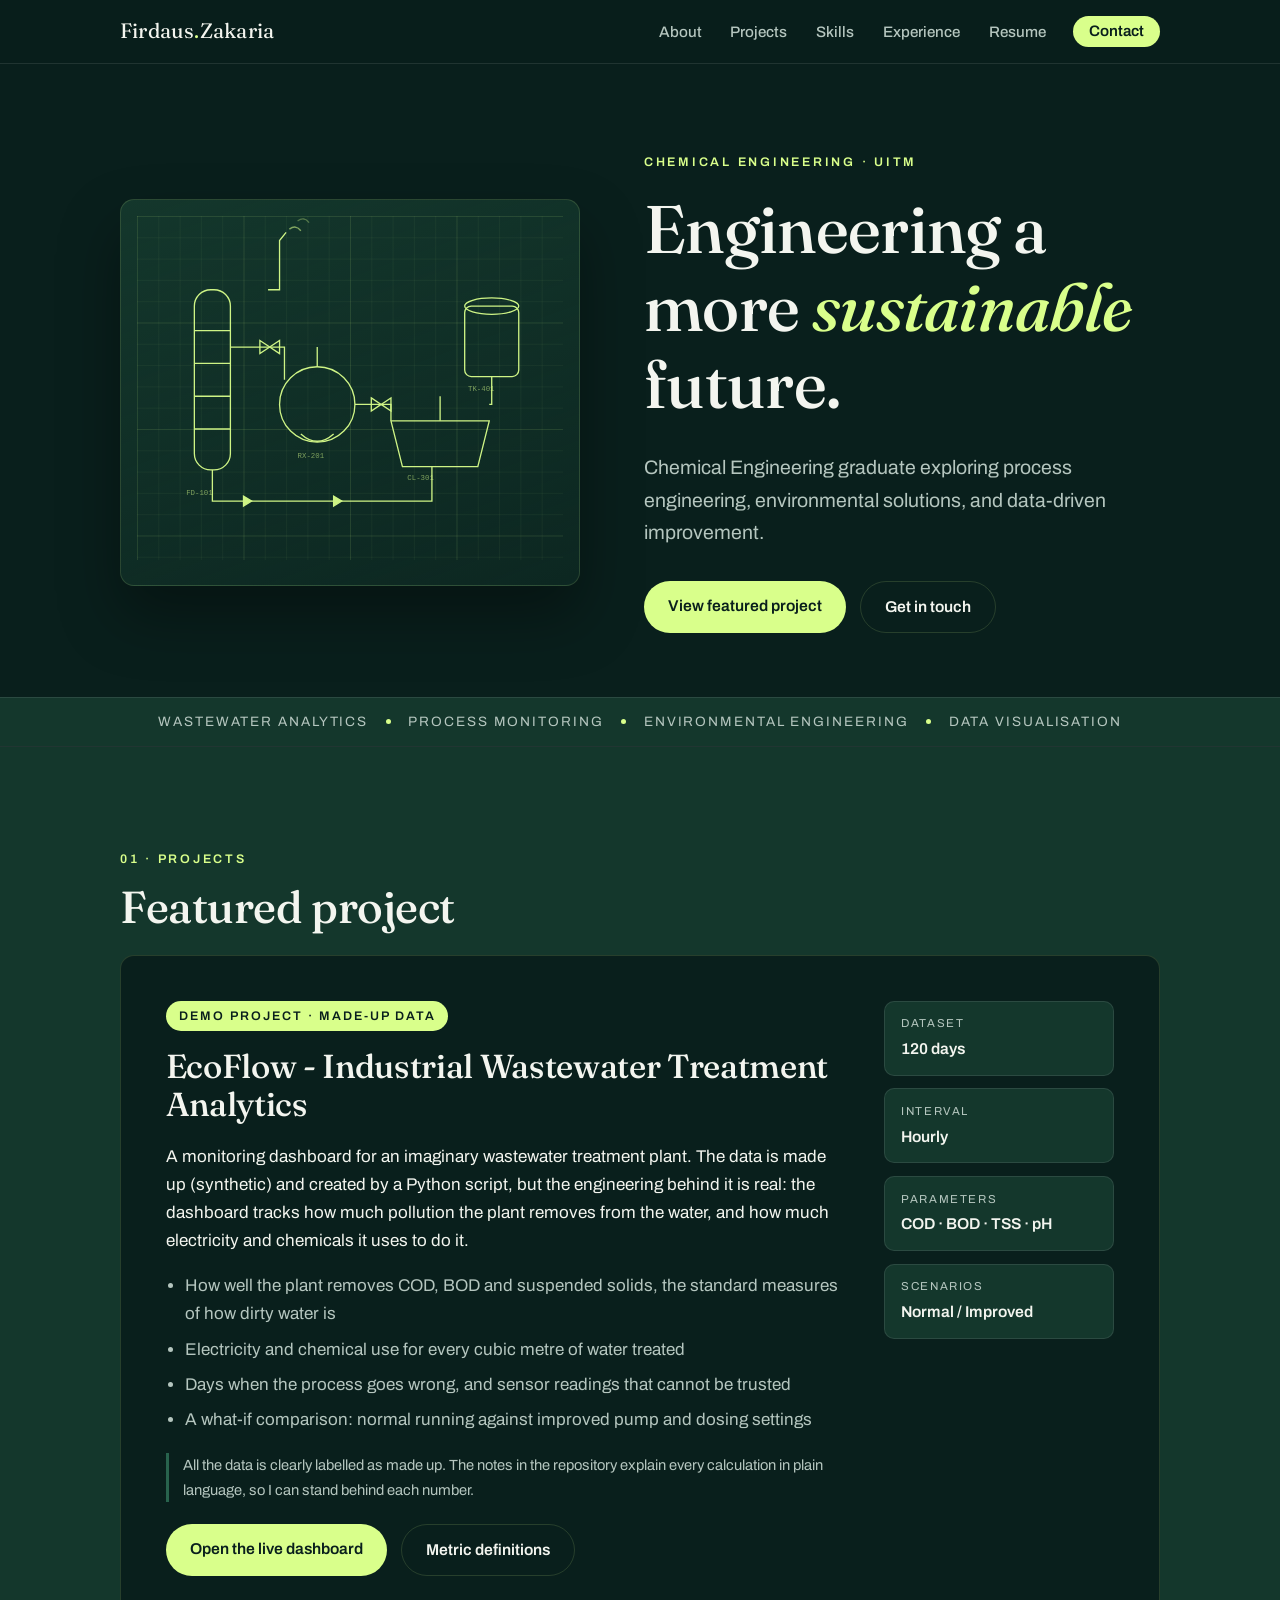
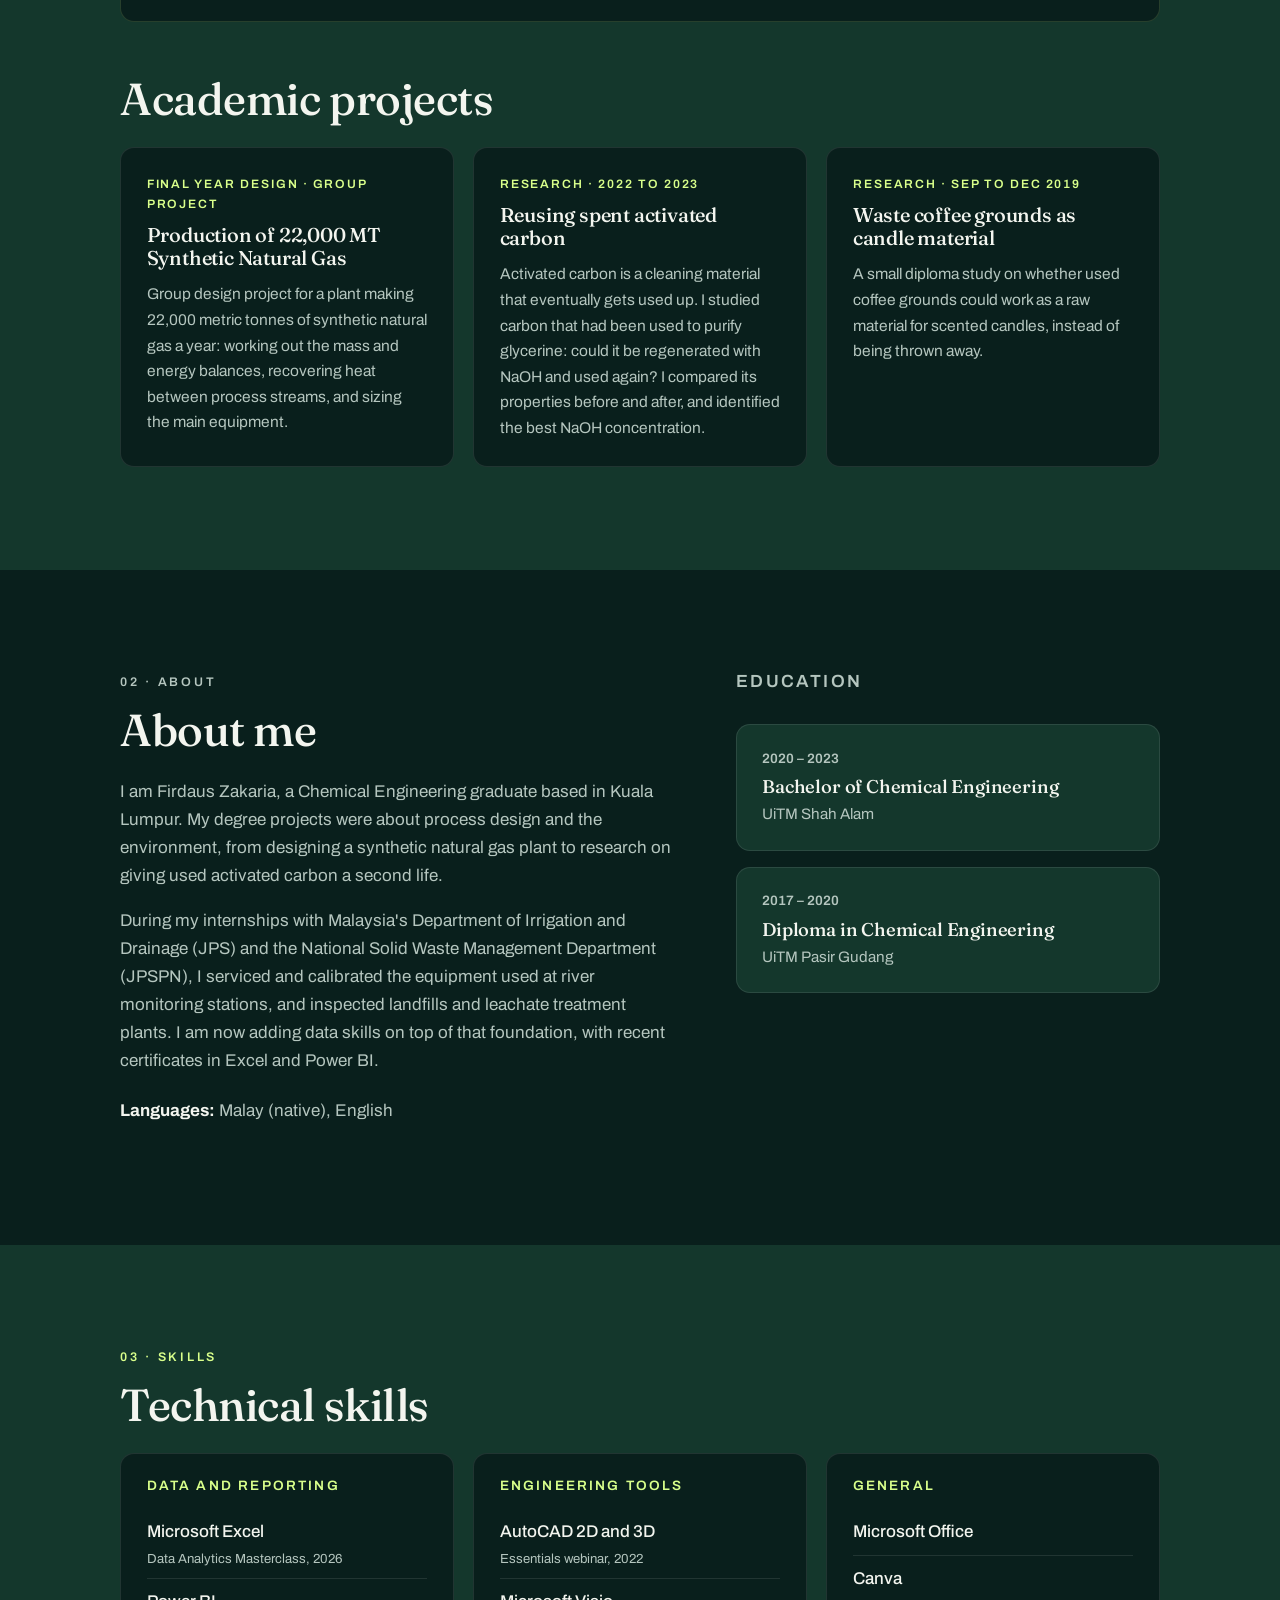
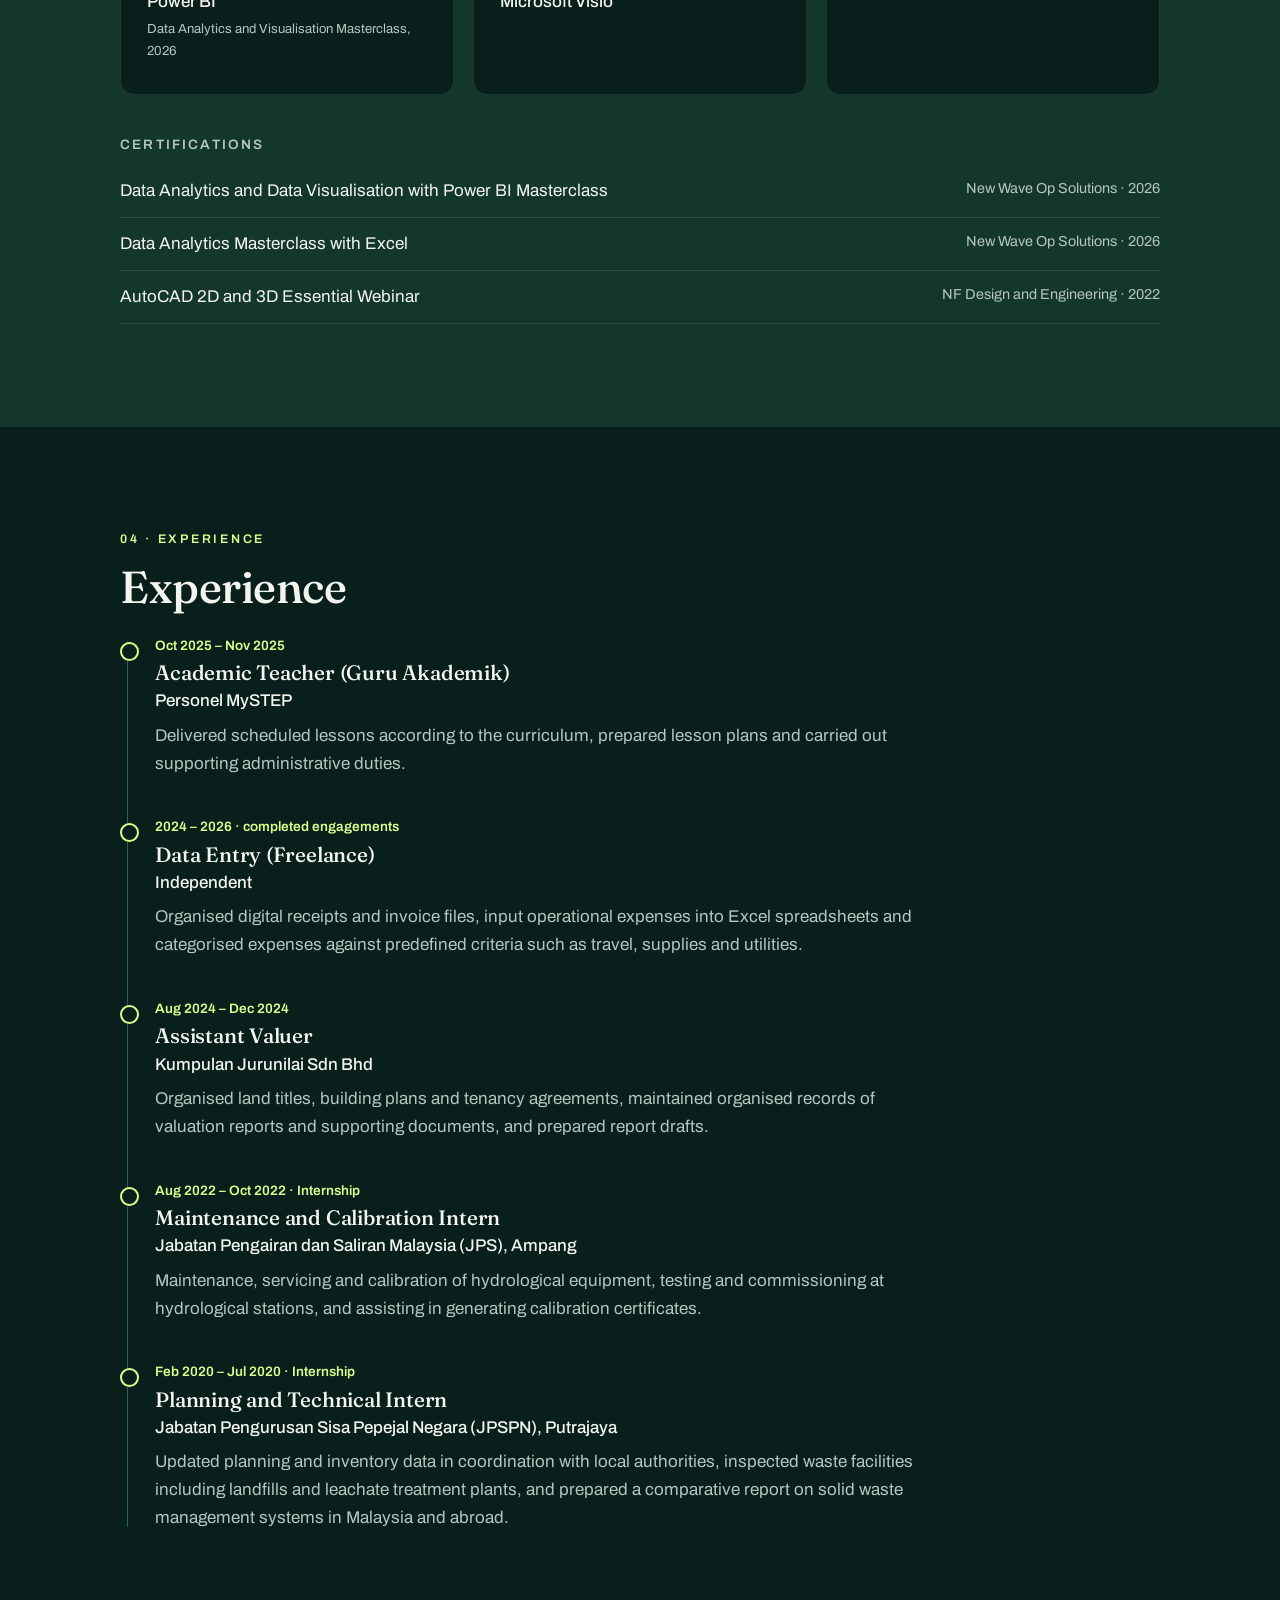
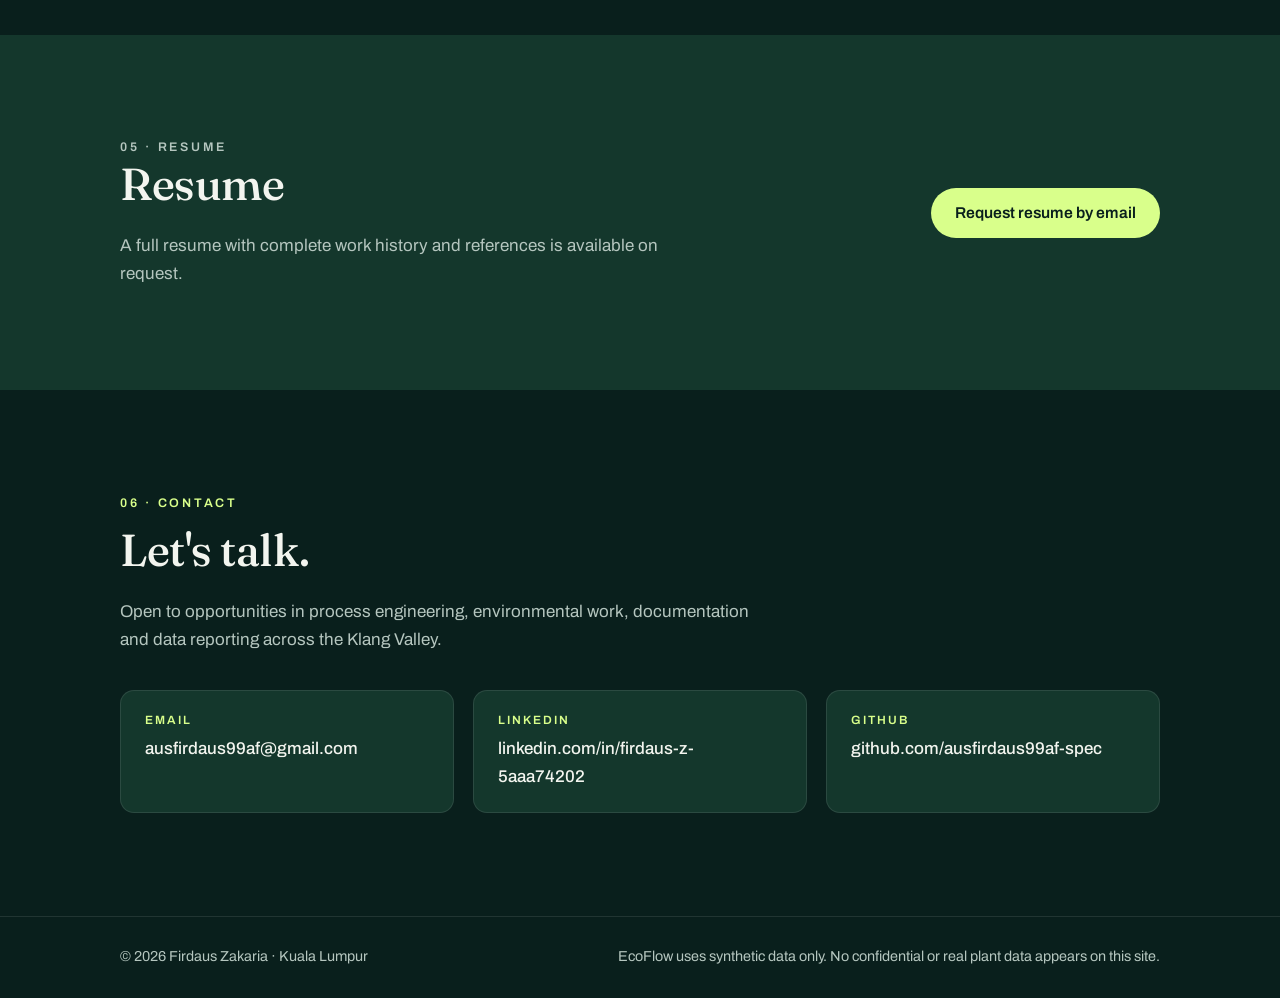
==== index.html @ a1969585 "Portfolio website and EcoFlow analytics demo" ====
<!DOCTYPE html>
<html lang="en">
<head>
  <meta charset="UTF-8">
  <meta name="viewport" content="width=device-width, initial-scale=1.0">
  <title>Firdaus Zakaria - Chemical Engineering Graduate</title>
  <meta name="description" content="Portfolio of Firdaus Zakaria, a Chemical Engineering graduate from UiTM exploring process engineering, environmental solutions and data-driven improvement.">
  <link rel="preconnect" href="https://fonts.googleapis.com">
  <link rel="preconnect" href="https://fonts.gstatic.com" crossorigin>
  <link href="https://fonts.googleapis.com/css2?family=Fraunces:opsz,wght@9..144,400;9..144,500;9..144,600&family=Archivo:wght@400;500;600;700&display=swap" rel="stylesheet">
  <link rel="stylesheet" href="css/style.css">
  <link rel="icon" href="assets/favicon.svg" type="image/svg+xml">
</head>
<body>
  <a class="skip-link" href="#main">Skip to main content</a>

  <header class="site-header">
    <nav class="nav" aria-label="Primary">
      <a class="nav-brand" href="#top">Firdaus<span class="brand-dot">.</span>Zakaria</a>
      <button class="nav-toggle" aria-expanded="false" aria-controls="nav-menu" aria-label="Toggle navigation menu">
        <span class="nav-toggle-bar"></span>
        <span class="nav-toggle-bar"></span>
      </button>
      <ul class="nav-menu" id="nav-menu">
        <li><a href="#about">About</a></li>
        <li><a href="#projects">Projects</a></li>
        <li><a href="#skills">Skills</a></li>
        <li><a href="#experience">Experience</a></li>
        <li><a href="#resume">Resume</a></li>
        <li><a class="nav-cta" href="#contact">Contact</a></li>
      </ul>
    </nav>
  </header>

  <main id="main">

    <!-- ============ HERO ============ -->
    <section class="hero" id="top" aria-labelledby="hero-heading">
      <div class="hero-grid">
        <div class="hero-art" aria-hidden="true">
          <!-- Industrial process plant over blueprint grid, drawn as SVG -->
          <svg viewBox="0 0 520 420" role="img" aria-label="" focusable="false" class="plant-svg">
            <defs>
              <pattern id="bpgrid" width="26" height="26" patternUnits="userSpaceOnUse">
                <path d="M 26 0 L 0 0 0 26" fill="none" stroke="rgba(217,255,139,0.10)" stroke-width="1"/>
              </pattern>
              <pattern id="bpgrid-major" width="130" height="130" patternUnits="userSpaceOnUse">
                <path d="M 130 0 L 0 0 0 130" fill="none" stroke="rgba(217,255,139,0.18)" stroke-width="1"/>
              </pattern>
            </defs>
            <rect width="520" height="420" fill="url(#bpgrid)"/>
            <rect width="520" height="420" fill="url(#bpgrid-major)"/>
            <g stroke="#D9FF8B" stroke-width="1.6" fill="none" opacity="0.95">
              <!-- distillation column -->
              <rect x="70" y="90" width="44" height="220" rx="20"/>
              <line x1="70" y1="140" x2="114" y2="140"/>
              <line x1="70" y1="180" x2="114" y2="180"/>
              <line x1="70" y1="220" x2="114" y2="220"/>
              <line x1="70" y1="260" x2="114" y2="260"/>
              <!-- reactor vessel -->
              <circle cx="220" cy="230" r="46"/>
              <path d="M 220 184 L 220 160"/>
              <path d="M 200 266 q 20 18 40 0"/>
              <!-- clarifier / settling tank -->
              <path d="M 310 250 h 120 l -14 56 h -92 z"/>
              <line x1="370" y1="250" x2="370" y2="220"/>
              <!-- storage tank -->
              <rect x="400" y="110" width="66" height="86" rx="8"/>
              <ellipse cx="433" cy="110" rx="33" ry="10"/>
              <!-- piping -->
              <path d="M 114 160 H 180 V 200"/>
              <path d="M 266 230 H 310 V 250"/>
              <path d="M 433 196 V 230 H 430"/>
              <path d="M 92 310 V 348 H 360 V 306"/>
              <!-- valves -->
              <path d="M 150 152 l 12 8 l -12 8 z M 174 168 l -12 -8 l 12 -8 z"/>
              <path d="M 286 222 l 12 8 l -12 8 z M 310 238 l -12 -8 l 12 -8 z"/>
              <!-- stack -->
              <path d="M 160 90 h 14 V 30 l 8 -10"/>
              <path d="M 186 16 q 8 -6 14 2" opacity="0.6"/>
              <path d="M 196 6 q 8 -6 14 2" opacity="0.35"/>
              <!-- flow arrows -->
              <path d="M 140 348 l -10 -6 v 12 z" fill="#D9FF8B"/>
              <path d="M 250 348 l -10 -6 v 12 z" fill="#D9FF8B"/>
            </g>
            <g fill="rgba(217,255,139,0.55)" font-family="monospace" font-size="9">
              <text x="60" y="340">FD-101</text>
              <text x="196" y="296">RX-201</text>
              <text x="330" y="322">CL-301</text>
              <text x="404" y="214">TK-401</text>
            </g>
          </svg>
        </div>
        <div class="hero-copy">
          <p class="hero-eyebrow">Chemical Engineering · UiTM</p>
          <h1 id="hero-heading">Engineering a more <em>sustainable</em> future.</h1>
          <p class="hero-sub">Chemical Engineering graduate exploring process engineering, environmental solutions, and data-driven improvement.</p>
          <div class="hero-actions">
            <a class="btn btn-primary" href="ecoflow/">View featured project</a>
            <a class="btn btn-ghost" href="#contact">Get in touch</a>
          </div>
        </div>
      </div>
      <div class="hero-strip" aria-hidden="true">
        <span>Wastewater analytics</span><span class="strip-dot"></span>
        <span>Process monitoring</span><span class="strip-dot"></span>
        <span>Environmental engineering</span><span class="strip-dot"></span>
        <span>Data visualisation</span>
      </div>
    </section>

    <!-- ============ FEATURED PROJECT ============ -->
    <section class="section section-alt" id="projects" aria-labelledby="projects-heading">
      <div class="container">
        <p class="section-eyebrow">01 · Projects</p>
        <h2 id="projects-heading">Featured project</h2>

        <article class="feature-card">
          <div class="feature-body">
            <p class="feature-tag">Demo project · made-up data</p>
            <h3>EcoFlow - Industrial Wastewater Treatment Analytics</h3>
            <p>A monitoring dashboard for an imaginary wastewater treatment plant. The data is made up (synthetic) and created by a Python script, but the engineering behind it is real: the dashboard tracks how much pollution the plant removes from the water, and how much electricity and chemicals it uses to do it.</p>
            <ul class="feature-points">
              <li>How well the plant removes COD, BOD and suspended solids, the standard measures of how dirty water is</li>
              <li>Electricity and chemical use for every cubic metre of water treated</li>
              <li>Days when the process goes wrong, and sensor readings that cannot be trusted</li>
              <li>A what-if comparison: normal running against improved pump and dosing settings</li>
            </ul>
            <p class="feature-note">All the data is clearly labelled as made up. The notes in the repository explain every calculation in plain language, so I can stand behind each number.</p>
            <div class="feature-actions">
              <a class="btn btn-primary" href="ecoflow/">Open the live dashboard</a>
              <a class="btn btn-ghost" href="ecoflow/#definitions">Metric definitions</a>
            </div>
          </div>
          <div class="feature-side" aria-hidden="true">
            <div class="mini-kpi"><span class="mini-kpi-label">Dataset</span><span class="mini-kpi-value">120 days</span></div>
            <div class="mini-kpi"><span class="mini-kpi-label">Interval</span><span class="mini-kpi-value">Hourly</span></div>
            <div class="mini-kpi"><span class="mini-kpi-label">Parameters</span><span class="mini-kpi-value">COD · BOD · TSS · pH</span></div>
            <div class="mini-kpi"><span class="mini-kpi-label">Scenarios</span><span class="mini-kpi-value">Normal / Improved</span></div>
          </div>
        </article>

        <h2 class="subheading">Academic projects</h2>
        <div class="card-grid">
          <article class="card">
            <p class="card-kicker">Final year design · group project</p>
            <h3>Production of 22,000 MT Synthetic Natural Gas</h3>
            <p>Group design project for a plant making 22,000 metric tonnes of synthetic natural gas a year: working out the mass and energy balances, recovering heat between process streams, and sizing the main equipment.</p>
          </article>
          <article class="card">
            <p class="card-kicker">Research · 2022 to 2023</p>
            <h3>Reusing spent activated carbon</h3>
            <p>Activated carbon is a cleaning material that eventually gets used up. I studied carbon that had been used to purify glycerine: could it be regenerated with NaOH and used again? I compared its properties before and after, and identified the best NaOH concentration.</p>
          </article>
          <article class="card">
            <p class="card-kicker">Research · Sep to Dec 2019</p>
            <h3>Waste coffee grounds as candle material</h3>
            <p>A small diploma study on whether used coffee grounds could work as a raw material for scented candles, instead of being thrown away.</p>
          </article>
        </div>
      </div>
    </section>

    <!-- ============ ABOUT ============ -->
    <section class="section" id="about" aria-labelledby="about-heading">
      <div class="container about-grid">
        <div>
          <p class="section-eyebrow">02 · About</p>
          <h2 id="about-heading">About me</h2>
          <p>I am Firdaus Zakaria, a Chemical Engineering graduate based in Kuala Lumpur. My degree projects were about process design and the environment, from designing a synthetic natural gas plant to research on giving used activated carbon a second life.</p>
          <p>During my internships with Malaysia's Department of Irrigation and Drainage (JPS) and the National Solid Waste Management Department (JPSPN), I serviced and calibrated the equipment used at river monitoring stations, and inspected landfills and leachate treatment plants. I am now adding data skills on top of that foundation, with recent certificates in Excel and Power BI.</p>
          <p class="about-langs"><strong>Languages:</strong> Malay (native), English</p>
        </div>
        <div class="edu-stack">
          <h3 class="edu-title">Education</h3>
          <div class="edu-card">
            <p class="edu-years">2020 – 2023</p>
            <h4>Bachelor of Chemical Engineering</h4>
            <p>UiTM Shah Alam</p>
          </div>
          <div class="edu-card">
            <p class="edu-years">2017 – 2020</p>
            <h4>Diploma in Chemical Engineering</h4>
            <p>UiTM Pasir Gudang</p>
          </div>
        </div>
      </div>
    </section>

    <!-- ============ SKILLS ============ -->
    <section class="section section-alt" id="skills" aria-labelledby="skills-heading">
      <div class="container">
        <p class="section-eyebrow">03 · Skills</p>
        <h2 id="skills-heading">Technical skills</h2>
        <div class="skills-grid">
          <div class="skill-group">
            <h3>Data and reporting</h3>
            <ul>
              <li>Microsoft Excel <span class="skill-cert">Data Analytics Masterclass, 2026</span></li>
              <li>Power BI <span class="skill-cert">Data Analytics and Visualisation Masterclass, 2026</span></li>
            </ul>
          </div>
          <div class="skill-group">
            <h3>Engineering tools</h3>
            <ul>
              <li>AutoCAD 2D and 3D <span class="skill-cert">Essentials webinar, 2022</span></li>
              <li>Microsoft Visio</li>
            </ul>
          </div>
          <div class="skill-group">
            <h3>General</h3>
            <ul>
              <li>Microsoft Office</li>
              <li>Canva</li>
            </ul>
          </div>
        </div>
        <div class="cert-list">
          <h3>Certifications</h3>
          <ul>
            <li><span>Data Analytics and Data Visualisation with Power BI Masterclass</span><span class="cert-meta">New Wave Op Solutions · 2026</span></li>
            <li><span>Data Analytics Masterclass with Excel</span><span class="cert-meta">New Wave Op Solutions · 2026</span></li>
            <li><span>AutoCAD 2D and 3D Essential Webinar</span><span class="cert-meta">NF Design and Engineering · 2022</span></li>
          </ul>
        </div>
      </div>
    </section>

    <!-- ============ EXPERIENCE ============ -->
    <section class="section" id="experience" aria-labelledby="experience-heading">
      <div class="container">
        <p class="section-eyebrow">04 · Experience</p>
        <h2 id="experience-heading">Experience</h2>
        <ol class="timeline">
          <li class="timeline-item">
            <p class="tl-dates">Oct 2025 – Nov 2025</p>
            <h3>Academic Teacher (Guru Akademik)</h3>
            <p class="tl-org">Personel MySTEP</p>
            <p>Delivered scheduled lessons according to the curriculum, prepared lesson plans and carried out supporting administrative duties.</p>
          </li>
          <li class="timeline-item">
            <p class="tl-dates">2024 – 2026 · completed engagements</p>
            <h3>Data Entry (Freelance)</h3>
            <p class="tl-org">Independent</p>
            <p>Organised digital receipts and invoice files, input operational expenses into Excel spreadsheets and categorised expenses against predefined criteria such as travel, supplies and utilities.</p>
          </li>
          <li class="timeline-item">
            <p class="tl-dates">Aug 2024 – Dec 2024</p>
            <h3>Assistant Valuer</h3>
            <p class="tl-org">Kumpulan Jurunilai Sdn Bhd</p>
            <p>Organised land titles, building plans and tenancy agreements, maintained organised records of valuation reports and supporting documents, and prepared report drafts.</p>
          </li>
          <li class="timeline-item">
            <p class="tl-dates">Aug 2022 – Oct 2022 · Internship</p>
            <h3>Maintenance and Calibration Intern</h3>
            <p class="tl-org">Jabatan Pengairan dan Saliran Malaysia (JPS), Ampang</p>
            <p>Maintenance, servicing and calibration of hydrological equipment, testing and commissioning at hydrological stations, and assisting in generating calibration certificates.</p>
          </li>
          <li class="timeline-item">
            <p class="tl-dates">Feb 2020 – Jul 2020 · Internship</p>
            <h3>Planning and Technical Intern</h3>
            <p class="tl-org">Jabatan Pengurusan Sisa Pepejal Negara (JPSPN), Putrajaya</p>
            <p>Updated planning and inventory data in coordination with local authorities, inspected waste facilities including landfills and leachate treatment plants, and prepared a comparative report on solid waste management systems in Malaysia and abroad.</p>
          </li>
        </ol>
      </div>
    </section>

    <!-- ============ RESUME ============ -->
    <section class="section section-alt" id="resume" aria-labelledby="resume-heading">
      <div class="container resume-block">
        <div>
          <p class="section-eyebrow">05 · Resume</p>
          <h2 id="resume-heading">Resume</h2>
          <p>A full resume with complete work history and references is available on request.</p>
        </div>
        <a class="btn btn-primary" href="mailto:ausfirdaus99af@gmail.com?subject=Resume%20request%20%E2%80%93%20portfolio%20site">Request resume by email</a>
        <!-- TODO (owner): when a final PDF is chosen, place it at assets/Firdaus_Zakaria_Resume.pdf
             and replace the mailto button above with:
             <a class="btn btn-primary" href="assets/Firdaus_Zakaria_Resume.pdf" download>Download resume (PDF)</a> -->
      </div>
    </section>

    <!-- ============ CONTACT ============ -->
    <section class="section contact" id="contact" aria-labelledby="contact-heading">
      <div class="container">
        <p class="section-eyebrow">06 · Contact</p>
        <h2 id="contact-heading">Let's talk.</h2>
        <p class="contact-sub">Open to opportunities in process engineering, environmental work, documentation and data reporting across the Klang Valley.</p>
        <div class="contact-links">
          <a class="contact-link" href="mailto:ausfirdaus99af@gmail.com">
            <span class="contact-label">Email</span>
            <span class="contact-value">ausfirdaus99af@gmail.com</span>
          </a>
          <a class="contact-link" href="https://www.linkedin.com/in/firdaus-z-5aaa74202" rel="noopener" target="_blank">
            <span class="contact-label">LinkedIn</span>
            <span class="contact-value">linkedin.com/in/firdaus-z-5aaa74202</span>
          </a>
          <a class="contact-link" href="https://github.com/ausfirdaus99af-spec" rel="noopener" target="_blank">
            <span class="contact-label">GitHub</span>
            <span class="contact-value">github.com/ausfirdaus99af-spec</span>
          </a>
        </div>
      </div>
    </section>
  </main>

  <footer class="site-footer">
    <div class="container footer-inner">
      <p>© 2026 Firdaus Zakaria · Kuala Lumpur</p>
      <p class="footer-note">EcoFlow uses synthetic data only. No confidential or real plant data appears on this site.</p>
    </div>
  </footer>

  <script src="js/main.js"></script>
</body>
</html>
---- css/style.css ----
/* ============================================================
   Firdaus Zakaria - portfolio
   Palette:
     --bg        #091F1C  main background
     --bg-2      #14372C  secondary background
     --green     #28634D  supporting green
     --lime      #D9FF8B  accent (sparingly)
     --text      #F3F5EF  primary text
     --text-2    #B5C6BF  secondary text
   ============================================================ */

:root {
  --bg: #091F1C;
  --bg-2: #14372C;
  --green: #28634D;
  --lime: #D9FF8B;
  --text: #F3F5EF;
  --text-2: #B5C6BF;
  --border: rgba(217, 255, 139, 0.14);
  --border-soft: rgba(243, 245, 239, 0.10);
  --font-display: "Fraunces", Georgia, serif;
  --font-body: "Archivo", "Segoe UI", system-ui, sans-serif;
  --maxw: 1120px;
  --radius: 14px;
}

* { box-sizing: border-box; }

html { scroll-behavior: smooth; }
section[id] { scroll-margin-top: 76px; }
@media (prefers-reduced-motion: reduce) {
  html { scroll-behavior: auto; }
  *, *::before, *::after {
    animation-duration: 0.01ms !important;
    animation-iteration-count: 1 !important;
    transition-duration: 0.01ms !important;
  }
}

body {
  margin: 0;
  background: var(--bg);
  color: var(--text);
  font-family: var(--font-body);
  font-size: 1.0625rem;
  line-height: 1.65;
  -webkit-font-smoothing: antialiased;
}

h1, h2, h3, h4 {
  font-family: var(--font-display);
  font-weight: 500;
  line-height: 1.15;
  margin: 0 0 0.6em;
  letter-spacing: -0.01em;
}

p { margin: 0 0 1em; }
a { color: var(--lime); }

img, svg { max-width: 100%; height: auto; }

.container {
  max-width: var(--maxw);
  margin: 0 auto;
  padding: 0 clamp(1.25rem, 4vw, 2.5rem);
}

/* ---------- accessibility ---------- */
.skip-link {
  position: absolute;
  left: -999px;
  top: 0;
  background: var(--lime);
  color: var(--bg);
  padding: 0.6rem 1rem;
  z-index: 100;
  border-radius: 0 0 8px 0;
  font-weight: 600;
  text-decoration: none;
}
.skip-link:focus { left: 0; }

:focus-visible {
  outline: 2px solid var(--lime);
  outline-offset: 3px;
  border-radius: 2px;
}

/* ---------- header / nav ---------- */
.site-header {
  position: sticky;
  top: 0;
  z-index: 50;
  background: rgba(9, 31, 28, 0.92);
  backdrop-filter: blur(10px);
  border-bottom: 1px solid var(--border-soft);
}

.nav {
  max-width: var(--maxw);
  margin: 0 auto;
  padding: 0.9rem clamp(1.25rem, 4vw, 2.5rem);
  display: flex;
  align-items: center;
  justify-content: space-between;
  gap: 1rem;
}

.nav-brand {
  font-family: var(--font-display);
  font-size: 1.3rem;
  color: var(--text);
  text-decoration: none;
  letter-spacing: 0.01em;
}
.brand-dot { color: var(--lime); }

.nav-menu {
  display: flex;
  gap: clamp(0.8rem, 2vw, 1.6rem);
  list-style: none;
  margin: 0;
  padding: 0;
  align-items: center;
}

.nav-menu a {
  color: var(--text-2);
  text-decoration: none;
  font-size: 0.95rem;
  font-weight: 500;
  padding: 0.35rem 0.1rem;
  border-bottom: 2px solid transparent;
  transition: color 160ms ease, border-color 160ms ease;
}
.nav-menu a:hover,
.nav-menu a:focus-visible { color: var(--text); border-bottom-color: var(--lime); }

.nav-menu a.nav-cta {
  color: var(--bg);
  background: var(--lime);
  padding: 0.45rem 1rem;
  border-radius: 999px;
  font-weight: 600;
  border-bottom: none;
}
.nav-menu a.nav-cta:hover,
.nav-menu a.nav-cta:focus-visible { background: #e9ffb0; color: var(--bg); }

.nav-toggle {
  display: none;
  background: none;
  border: 1px solid var(--border);
  border-radius: 8px;
  padding: 0.55rem 0.6rem;
  cursor: pointer;
}
.nav-toggle-bar {
  display: block;
  width: 20px;
  height: 2px;
  background: var(--text);
  margin: 4px 0;
  transition: transform 160ms ease;
}

/* ---------- buttons ---------- */
.btn {
  display: inline-block;
  padding: 0.75rem 1.5rem;
  border-radius: 999px;
  text-decoration: none;
  font-weight: 600;
  font-size: 0.98rem;
  transition: transform 160ms ease, background 160ms ease, border-color 160ms ease;
}
.btn:hover { transform: translateY(-2px); }
.btn-primary { background: var(--lime); color: var(--bg); }
.btn-primary:hover, .btn-primary:focus-visible { background: #e9ffb0; }
.btn-ghost {
  color: var(--text);
  border: 1px solid var(--border);
  background: transparent;
}
.btn-ghost:hover, .btn-ghost:focus-visible { border-color: var(--lime); color: var(--lime); }

/* ---------- hero ---------- */
.hero {
  border-bottom: 1px solid var(--border-soft);
  overflow: hidden;
}

.hero-grid {
  max-width: var(--maxw);
  margin: 0 auto;
  padding: clamp(2.5rem, 7vw, 5.5rem) clamp(1.25rem, 4vw, 2.5rem) clamp(2rem, 5vw, 4rem);
  display: grid;
  grid-template-columns: minmax(280px, 460px) 1fr;
  gap: clamp(2rem, 5vw, 4.5rem);
  align-items: center;
}

.hero-art {
  background: linear-gradient(160deg, var(--bg-2), rgba(20, 55, 44, 0.35));
  border: 1px solid var(--border);
  border-radius: var(--radius);
  padding: 1rem;
  box-shadow: 0 30px 60px rgba(0, 0, 0, 0.35);
}

.hero-eyebrow {
  text-transform: uppercase;
  letter-spacing: 0.22em;
  font-size: 0.78rem;
  font-weight: 600;
  color: var(--lime);
  margin-bottom: 1.1rem;
}

.hero h1 {
  font-size: clamp(2.4rem, 5.6vw, 4.2rem);
  margin-bottom: 0.45em;
}
.hero h1 em {
  font-style: italic;
  color: var(--lime);
}

.hero-sub {
  color: var(--text-2);
  font-size: clamp(1.05rem, 1.6vw, 1.22rem);
  max-width: 34em;
  margin-bottom: 2rem;
}

.hero-actions { display: flex; gap: 0.9rem; flex-wrap: wrap; }

.hero-strip {
  border-top: 1px solid var(--border-soft);
  background: var(--bg-2);
  display: flex;
  gap: 1.1rem;
  align-items: center;
  justify-content: center;
  flex-wrap: wrap;
  padding: 0.8rem 1.25rem;
  color: var(--text-2);
  font-size: 0.85rem;
  text-transform: uppercase;
  letter-spacing: 0.14em;
}
.strip-dot {
  width: 5px; height: 5px;
  background: var(--lime);
  border-radius: 50%;
  display: inline-block;
}

/* ---------- sections ---------- */
.section { padding: clamp(3.5rem, 8vw, 6.5rem) 0; }
.section-alt { background: var(--bg-2); }

.section-eyebrow {
  text-transform: uppercase;
  letter-spacing: 0.22em;
  font-size: 0.78rem;
  font-weight: 600;
  color: var(--lime);
  margin-bottom: 0.7rem;
}

.section h2 {
  font-size: clamp(1.9rem, 3.6vw, 2.8rem);
  margin-bottom: 1.4rem;
}

.subheading {
  font-size: clamp(1.4rem, 2.4vw, 1.8rem);
  margin-top: 3.2rem;
}

/* ---------- featured project ---------- */
.feature-card {
  display: grid;
  grid-template-columns: 1fr minmax(180px, 230px);
  gap: clamp(1.5rem, 3.5vw, 3rem);
  background: var(--bg);
  border: 1px solid var(--border);
  border-radius: var(--radius);
  padding: clamp(1.5rem, 3.5vw, 2.8rem);
}

.feature-tag {
  display: inline-block;
  font-size: 0.78rem;
  font-weight: 600;
  text-transform: uppercase;
  letter-spacing: 0.16em;
  color: var(--bg);
  background: var(--lime);
  padding: 0.28rem 0.8rem;
  border-radius: 999px;
  margin-bottom: 1rem;
}

.feature-card h3 {
  font-size: clamp(1.5rem, 2.6vw, 2.1rem);
}

.feature-points {
  margin: 0 0 1.2rem;
  padding-left: 1.2rem;
  color: var(--text-2);
}
.feature-points li { margin-bottom: 0.45rem; }

.feature-note {
  font-size: 0.92rem;
  color: var(--text-2);
  border-left: 3px solid var(--green);
  padding-left: 0.9rem;
}

.feature-actions { display: flex; gap: 0.9rem; flex-wrap: wrap; margin-top: 1.4rem; }

.feature-side {
  display: grid;
  gap: 0.8rem;
  align-content: start;
}

.mini-kpi {
  background: var(--bg-2);
  border: 1px solid var(--border-soft);
  border-radius: 10px;
  padding: 0.8rem 1rem;
  display: flex;
  flex-direction: column;
  gap: 0.15rem;
}
.mini-kpi-label {
  font-size: 0.72rem;
  text-transform: uppercase;
  letter-spacing: 0.14em;
  color: var(--text-2);
}
.mini-kpi-value { font-weight: 600; font-size: 0.98rem; }

/* ---------- cards ---------- */
.card-grid {
  display: grid;
  grid-template-columns: repeat(auto-fit, minmax(260px, 1fr));
  gap: 1.2rem;
}

.card {
  background: var(--bg);
  border: 1px solid var(--border-soft);
  border-radius: var(--radius);
  padding: 1.6rem;
  transition: border-color 160ms ease, transform 160ms ease;
}
.card:hover { border-color: var(--border); transform: translateY(-3px); }

.card-kicker {
  font-size: 0.76rem;
  text-transform: uppercase;
  letter-spacing: 0.16em;
  color: var(--lime);
  margin-bottom: 0.6rem;
  font-weight: 600;
}
.card h3 { font-size: 1.25rem; }
.card p:last-child { color: var(--text-2); margin-bottom: 0; font-size: 0.97rem; }

/* ---------- about ---------- */
.about-grid {
  display: grid;
  grid-template-columns: 1.3fr 1fr;
  gap: clamp(2rem, 5vw, 4rem);
  align-items: start;
}
.about-grid p { color: var(--text-2); max-width: 36em; }
.about-grid p strong { color: var(--text); }
.about-langs { margin-top: 1.4rem; }

.edu-title {
  font-size: 1.1rem;
  text-transform: uppercase;
  letter-spacing: 0.14em;
  font-family: var(--font-body);
  font-weight: 600;
  color: var(--text-2);
  margin-bottom: 1rem;
}
.edu-stack { display: grid; gap: 1rem; }
.edu-card {
  background: var(--bg-2);
  border: 1px solid var(--border-soft);
  border-radius: var(--radius);
  padding: 1.4rem 1.6rem;
}
.edu-years { color: var(--lime); font-size: 0.85rem; font-weight: 600; margin-bottom: 0.4rem; }
.edu-card h4 { font-size: 1.15rem; margin-bottom: 0.3rem; }
.edu-card p:last-child { color: var(--text-2); margin: 0; font-size: 0.95rem; }

/* ---------- skills ---------- */
.skills-grid {
  display: grid;
  grid-template-columns: repeat(auto-fit, minmax(240px, 1fr));
  gap: 1.2rem;
  margin-bottom: 2.6rem;
}
.skill-group {
  background: var(--bg);
  border: 1px solid var(--border-soft);
  border-radius: var(--radius);
  padding: 1.5rem 1.6rem;
}
.skill-group h3 {
  font-family: var(--font-body);
  font-size: 0.85rem;
  font-weight: 600;
  text-transform: uppercase;
  letter-spacing: 0.16em;
  color: var(--lime);
  margin-bottom: 1rem;
}
.skill-group ul { list-style: none; margin: 0; padding: 0; }
.skill-group li {
  padding: 0.55rem 0;
  border-bottom: 1px solid var(--border-soft);
  display: flex;
  flex-direction: column;
  gap: 0.1rem;
  font-weight: 500;
}
.skill-group li:last-child { border-bottom: none; }
.skill-cert { font-size: 0.82rem; color: var(--text-2); font-weight: 400; }

.cert-list h3 {
  font-family: var(--font-body);
  font-size: 0.85rem;
  font-weight: 600;
  text-transform: uppercase;
  letter-spacing: 0.16em;
  color: var(--text-2);
  margin-bottom: 0.8rem;
}
.cert-list ul { list-style: none; margin: 0; padding: 0; }
.cert-list li {
  display: flex;
  justify-content: space-between;
  gap: 1rem;
  flex-wrap: wrap;
  padding: 0.75rem 0;
  border-bottom: 1px solid var(--border-soft);
}
.cert-meta { color: var(--text-2); font-size: 0.9rem; }

/* ---------- experience timeline ---------- */
.timeline {
  list-style: none;
  margin: 0;
  padding: 0;
  position: relative;
}
.timeline::before {
  content: "";
  position: absolute;
  left: 7px;
  top: 6px;
  bottom: 6px;
  width: 1px;
  background: var(--green);
}
.timeline-item {
  position: relative;
  padding: 0 0 2.4rem 2.2rem;
}
.timeline-item:last-child { padding-bottom: 0; }
.timeline-item::before {
  content: "";
  position: absolute;
  left: 0;
  top: 7px;
  width: 15px;
  height: 15px;
  border-radius: 50%;
  background: var(--bg);
  border: 2px solid var(--lime);
}
.tl-dates {
  color: var(--lime);
  font-size: 0.85rem;
  font-weight: 600;
  margin-bottom: 0.25rem;
}
.timeline-item h3 { font-size: 1.3rem; margin-bottom: 0.15rem; }
.tl-org { color: var(--text); font-weight: 500; margin-bottom: 0.4rem; }
.timeline-item p:last-child { color: var(--text-2); max-width: 46em; margin-bottom: 0; }

/* ---------- resume ---------- */
.resume-block {
  display: flex;
  align-items: center;
  justify-content: space-between;
  gap: 2rem;
  flex-wrap: wrap;
}
.resume-block p { color: var(--text-2); max-width: 32em; margin-bottom: 0; }

/* ---------- contact ---------- */
.contact-sub { color: var(--text-2); max-width: 38em; margin-bottom: 2.2rem; }

.contact-links {
  display: grid;
  grid-template-columns: repeat(auto-fit, minmax(240px, 1fr));
  gap: 1.2rem;
}
.contact-link {
  display: flex;
  flex-direction: column;
  gap: 0.25rem;
  background: var(--bg-2);
  border: 1px solid var(--border-soft);
  border-radius: var(--radius);
  padding: 1.3rem 1.5rem;
  text-decoration: none;
  transition: border-color 160ms ease, transform 160ms ease;
}
.contact-link:hover, .contact-link:focus-visible {
  border-color: var(--lime);
  transform: translateY(-3px);
}
.contact-label {
  font-size: 0.75rem;
  text-transform: uppercase;
  letter-spacing: 0.16em;
  color: var(--lime);
  font-weight: 600;
}
.contact-value { color: var(--text); font-weight: 500; overflow-wrap: anywhere; }

/* ---------- footer ---------- */
.site-footer {
  border-top: 1px solid var(--border-soft);
  padding: 1.8rem 0;
}
.footer-inner {
  display: flex;
  justify-content: space-between;
  gap: 1rem;
  flex-wrap: wrap;
  color: var(--text-2);
  font-size: 0.9rem;
}
.footer-inner p { margin: 0; }

/* ---------- responsive ---------- */
@media (max-width: 860px) {
  .hero-grid { grid-template-columns: 1fr; }
  .hero-art { max-width: 420px; }
  .about-grid { grid-template-columns: 1fr; }
  .feature-card { grid-template-columns: 1fr; }
  .feature-side {
    grid-template-columns: repeat(auto-fit, minmax(140px, 1fr));
  }
}

@media (max-width: 720px) {
  .nav-toggle { display: block; }
  .nav-menu {
    position: absolute;
    top: 100%;
    left: 0;
    right: 0;
    flex-direction: column;
    align-items: stretch;
    background: var(--bg-2);
    border-bottom: 1px solid var(--border-soft);
    padding: 0.8rem 1.25rem 1.2rem;
    gap: 0.2rem;
    display: none;
  }
  .nav-menu.is-open { display: flex; }
  .nav-menu a { display: block; padding: 0.7rem 0.2rem; font-size: 1.05rem; }
  .nav-menu a.nav-cta { text-align: center; margin-top: 0.5rem; }
}
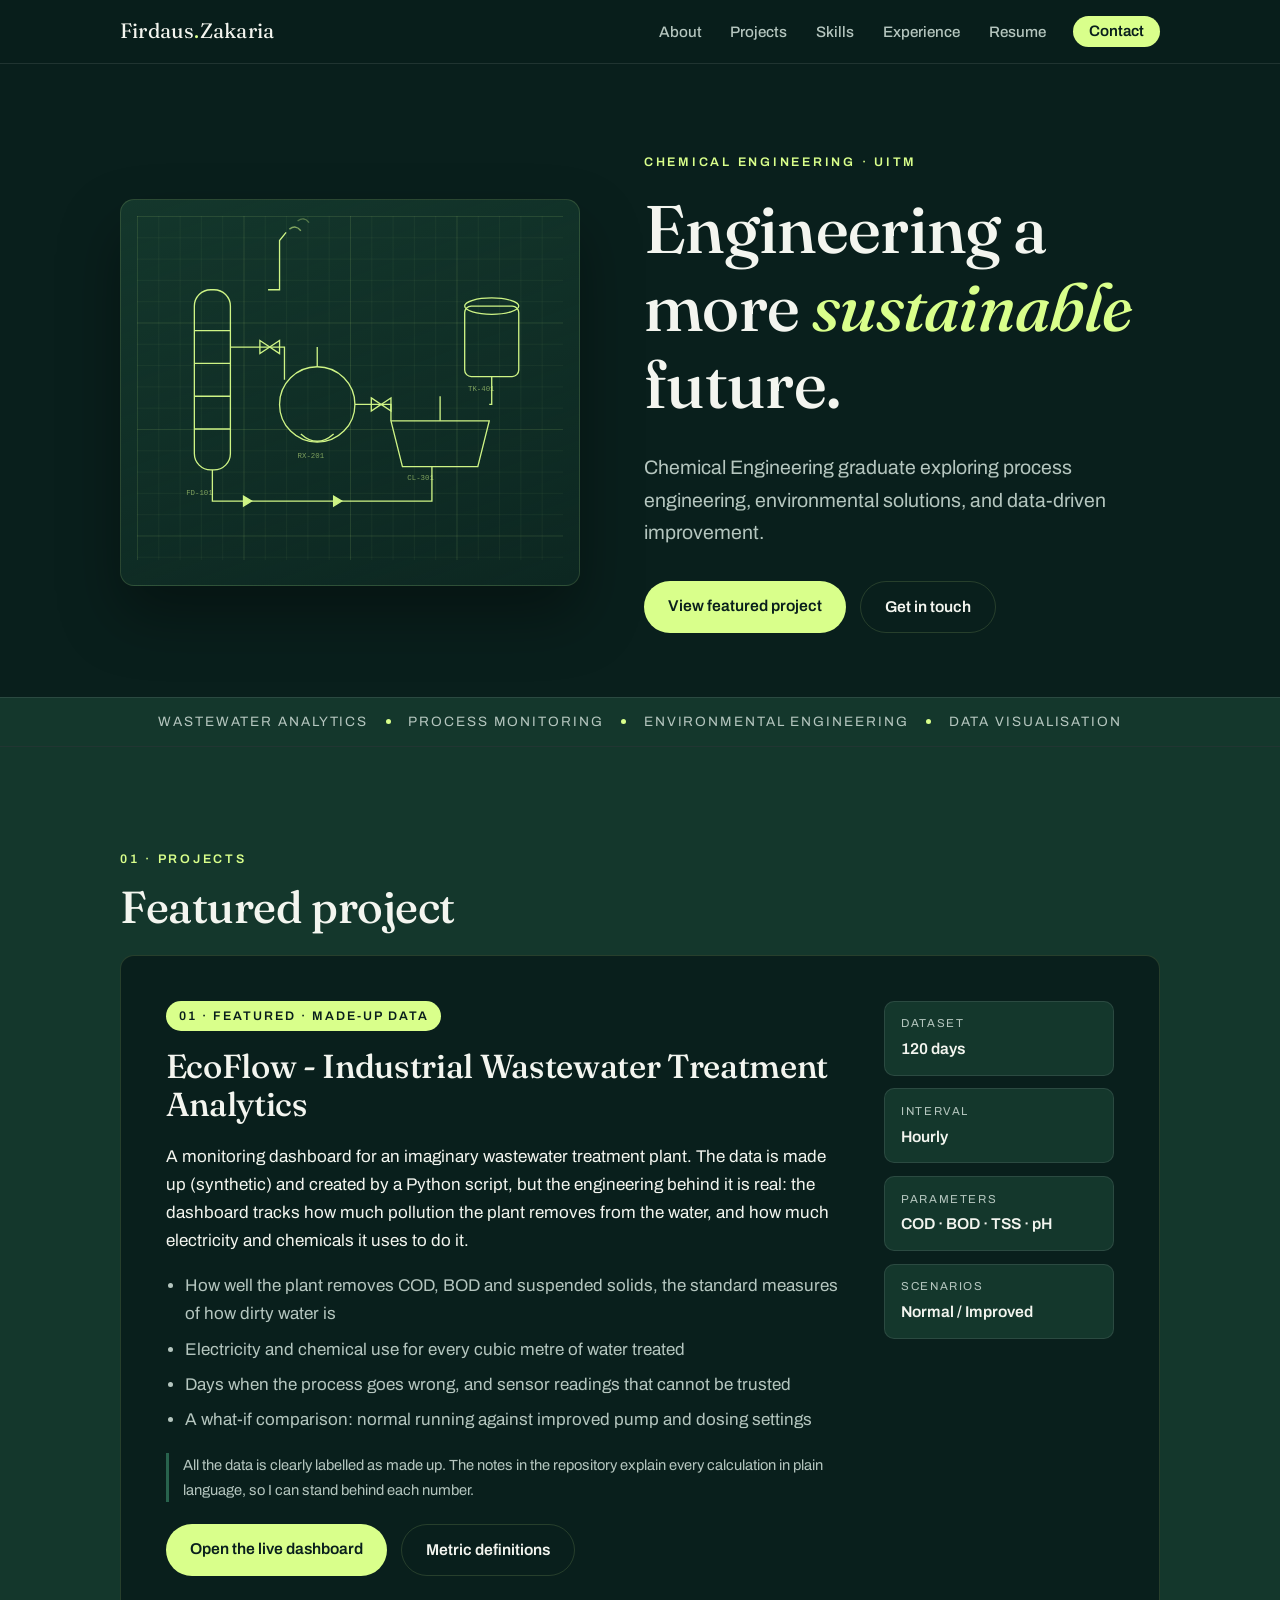
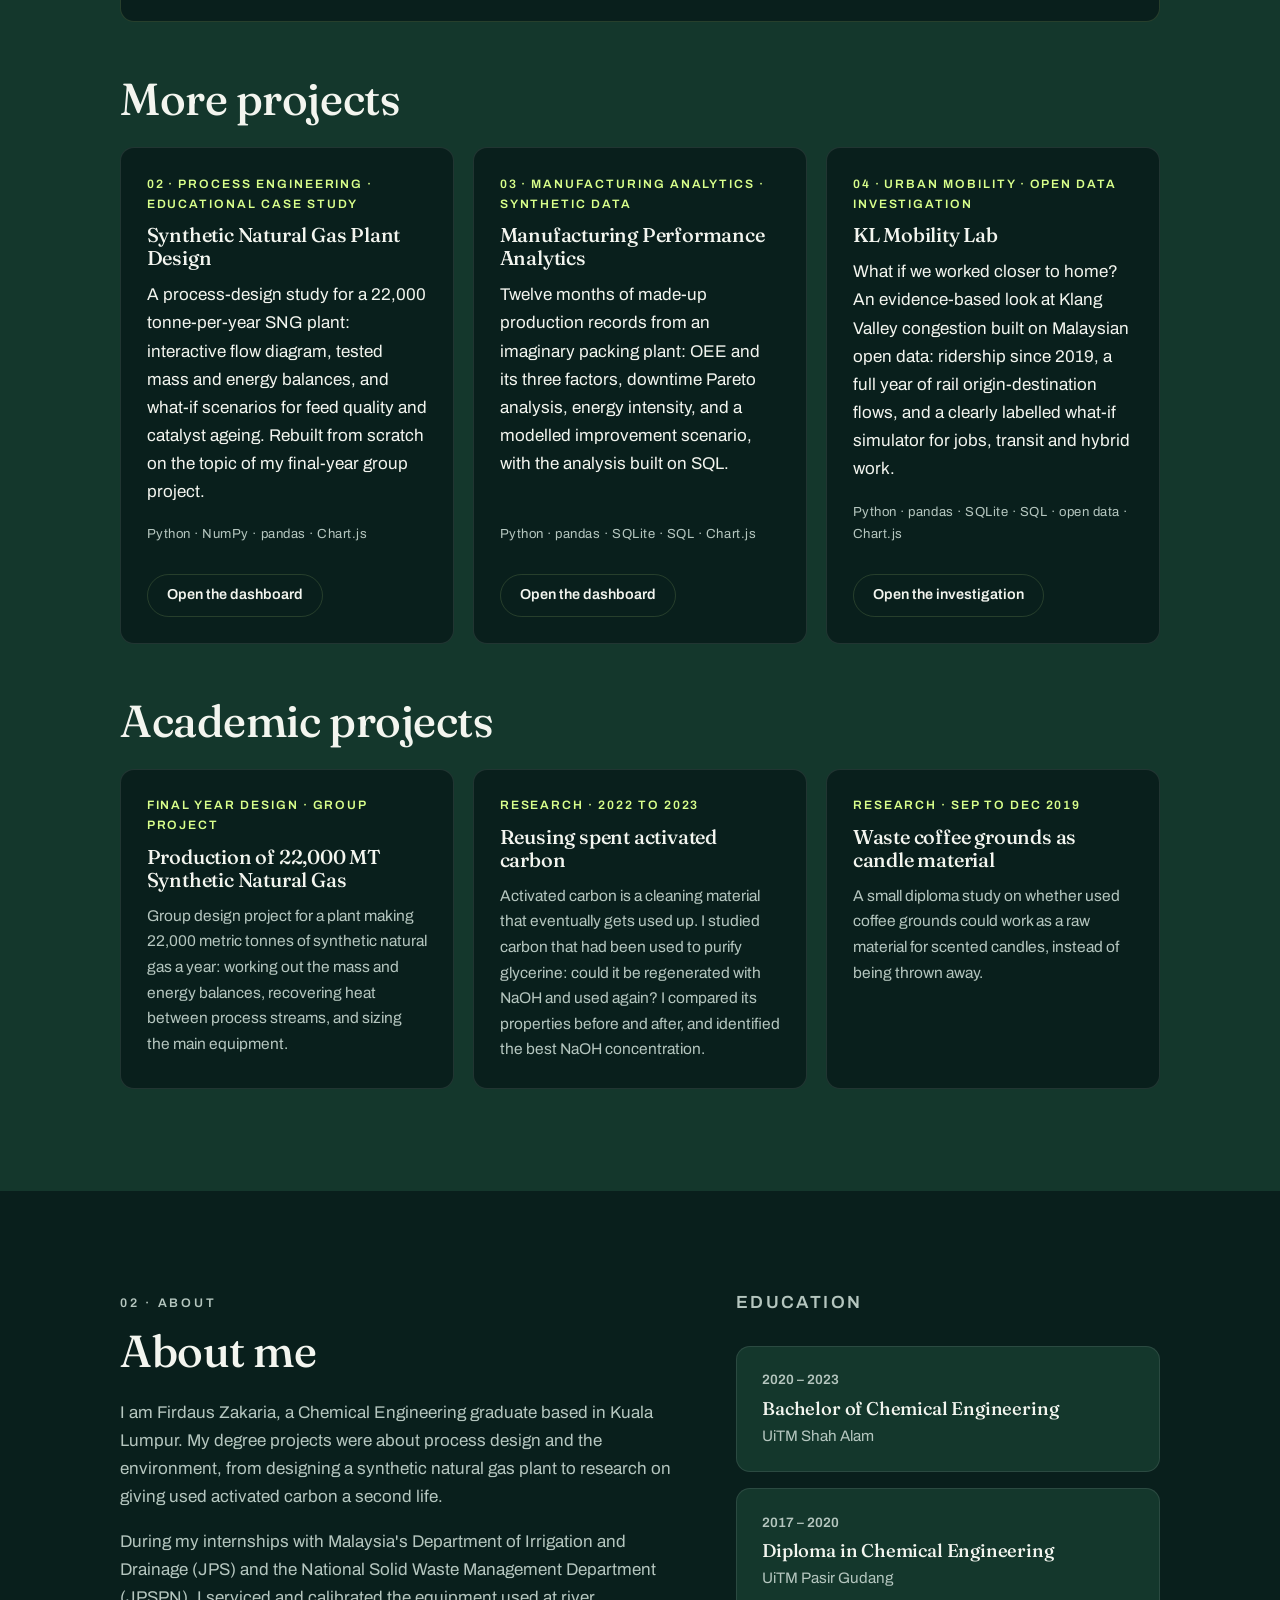
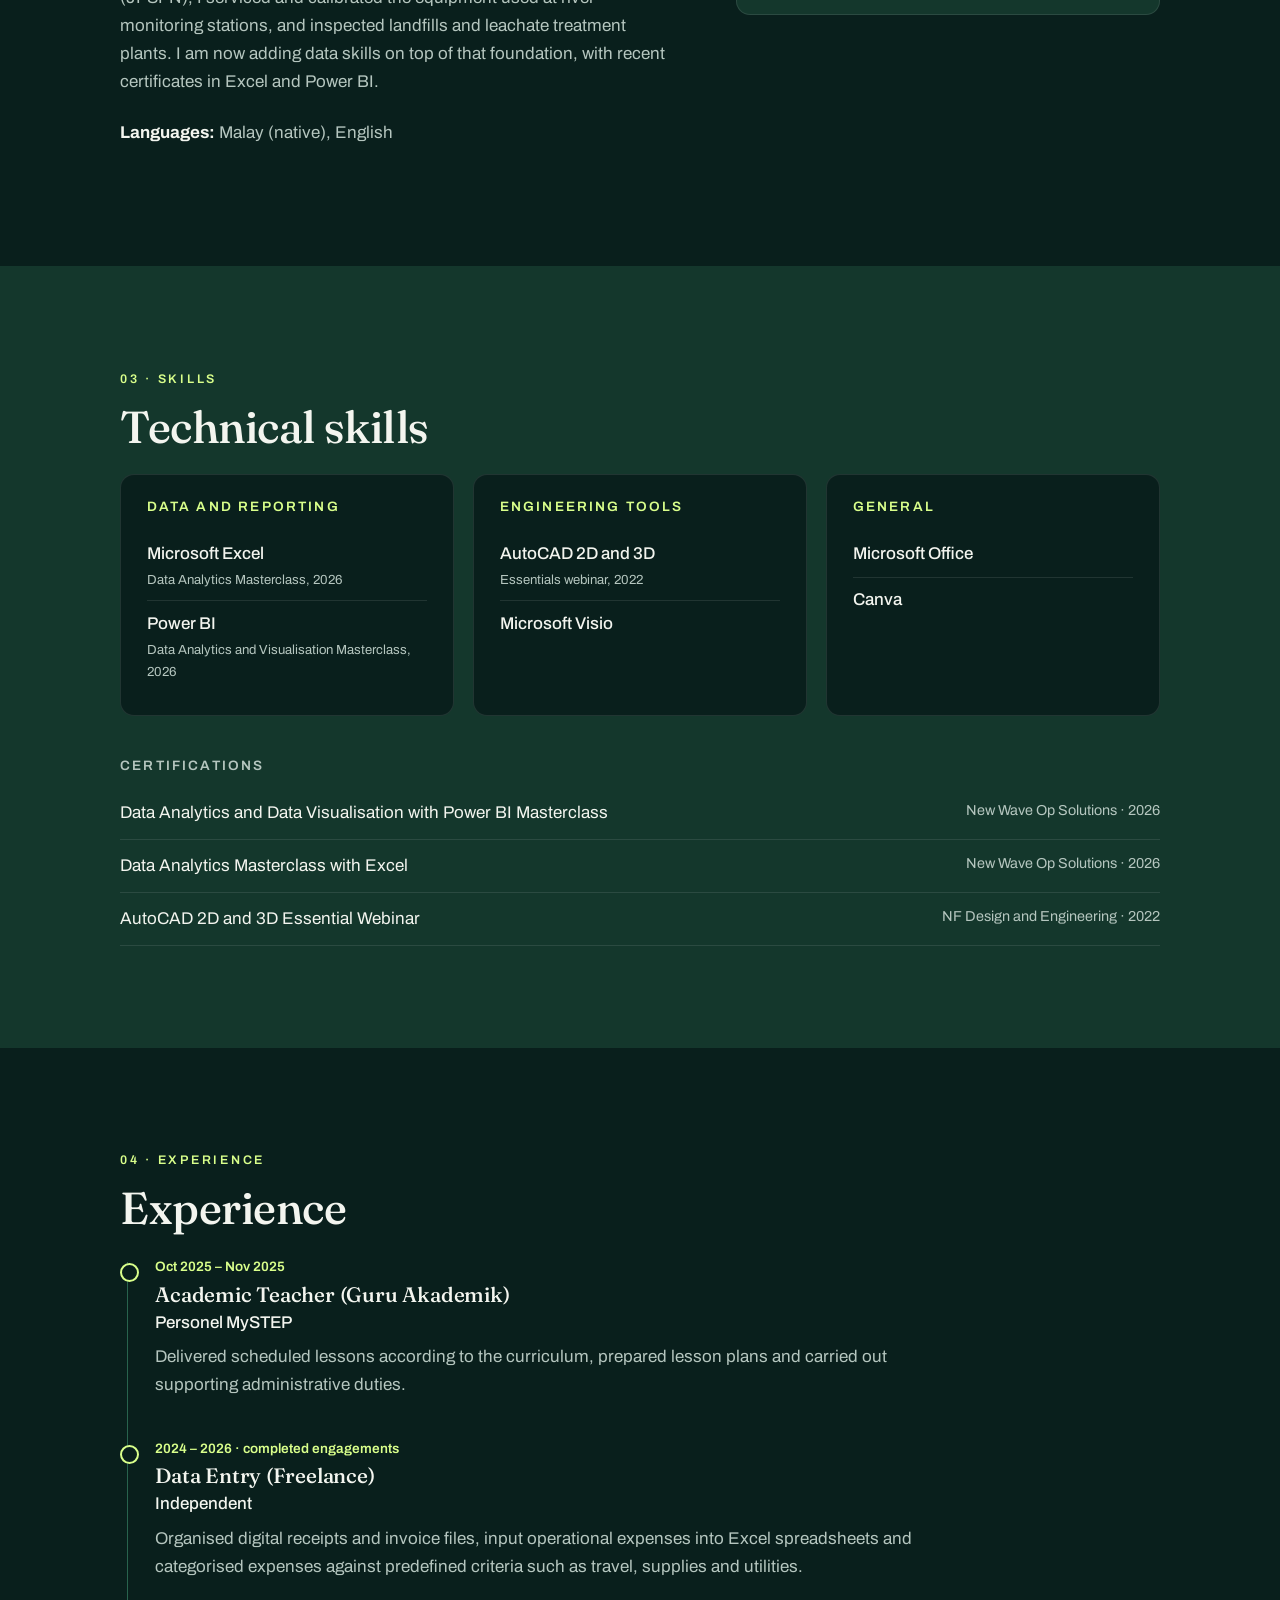
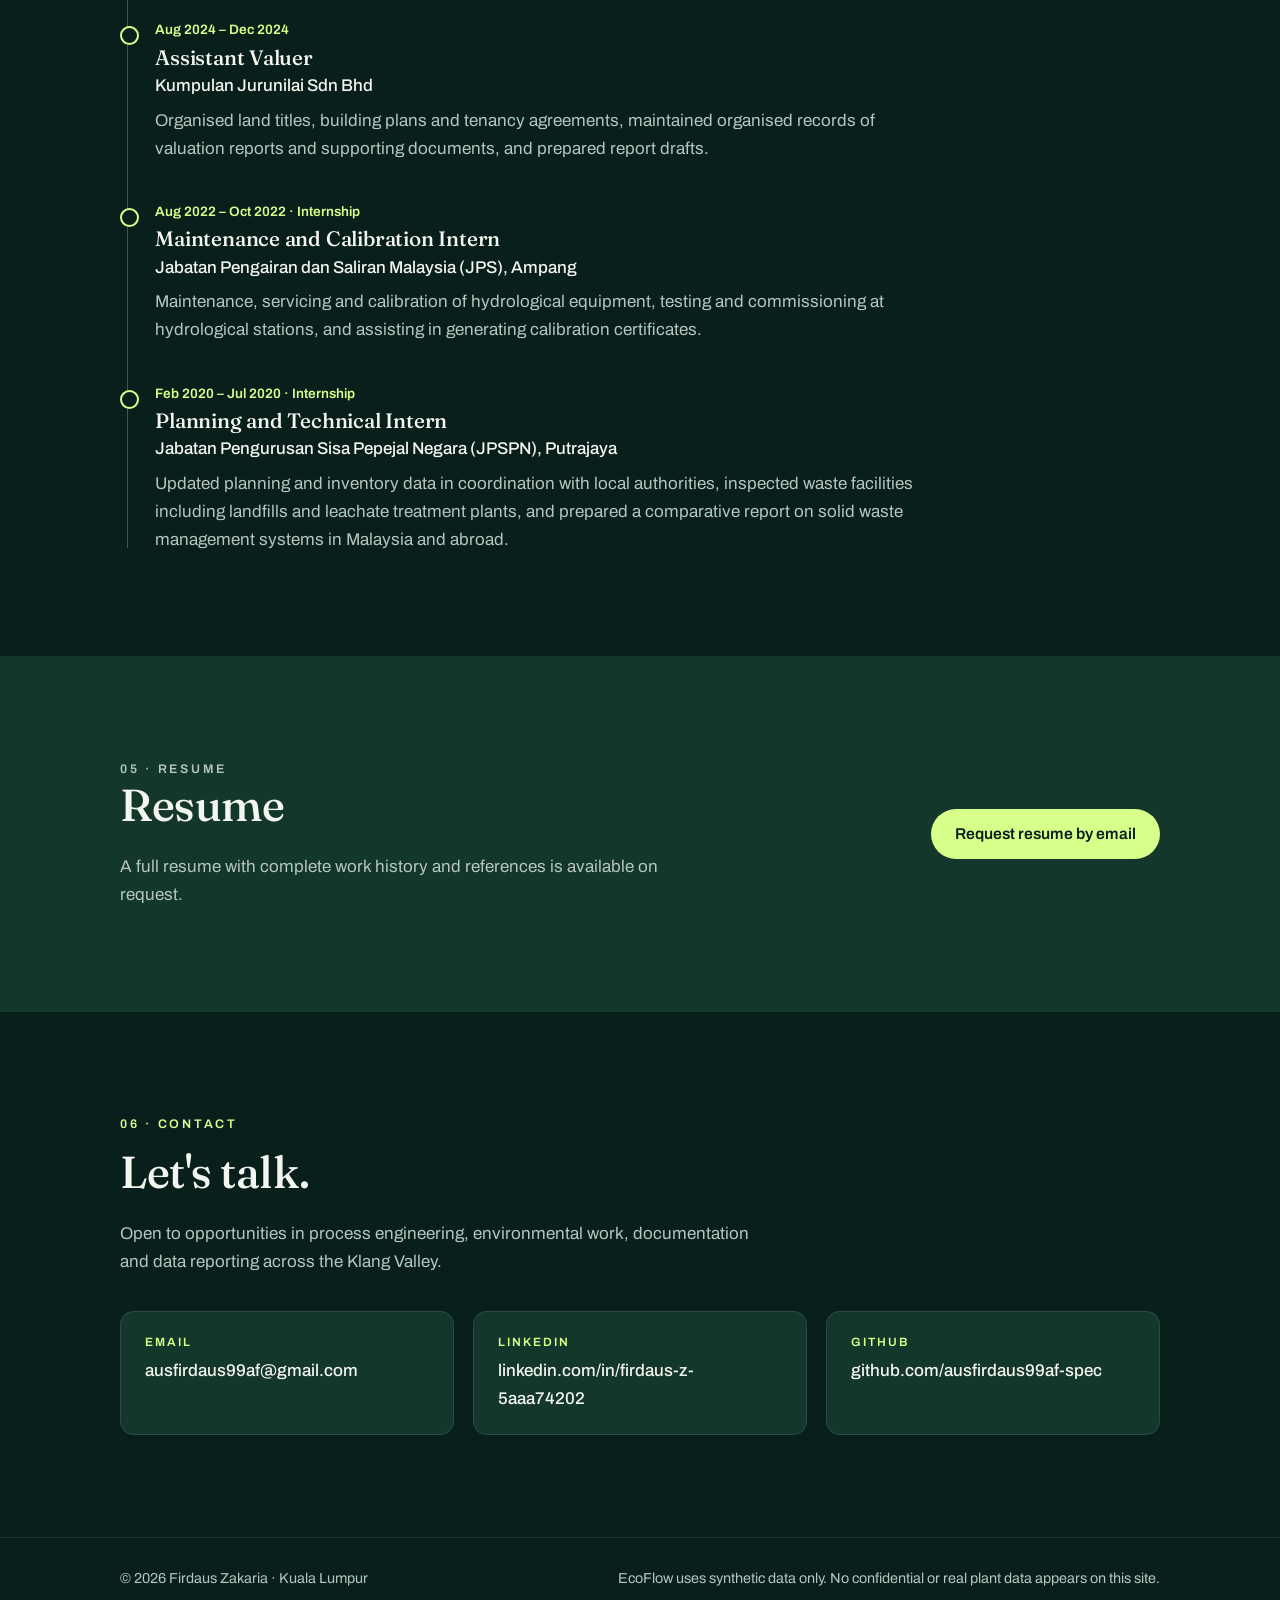
==== commit ccd6f7c0: "Add SNG, manufacturing and mobility projects plus EcoFlow advisor" ====
--- a/index.html
+++ b/index.html
@@ -117,7 +117,7 @@
 
         <article class="feature-card">
           <div class="feature-body">
-            <p class="feature-tag">Demo project · made-up data</p>
+            <p class="feature-tag">01 · Featured · made-up data</p>
             <h3>EcoFlow - Industrial Wastewater Treatment Analytics</h3>
             <p>A monitoring dashboard for an imaginary wastewater treatment plant. The data is made up (synthetic) and created by a Python script, but the engineering behind it is real: the dashboard tracks how much pollution the plant removes from the water, and how much electricity and chemicals it uses to do it.</p>
             <ul class="feature-points">
@@ -139,6 +139,31 @@
             <div class="mini-kpi"><span class="mini-kpi-label">Scenarios</span><span class="mini-kpi-value">Normal / Improved</span></div>
           </div>
         </article>
+
+        <h2 class="subheading">More projects</h2>
+        <div class="card-grid">
+          <article class="card project-card">
+            <p class="card-kicker">02 · Process engineering · educational case study</p>
+            <h3>Synthetic Natural Gas Plant Design</h3>
+            <p>A process-design study for a 22,000 tonne-per-year SNG plant: interactive flow diagram, tested mass and energy balances, and what-if scenarios for feed quality and catalyst ageing. Rebuilt from scratch on the topic of my final-year group project.</p>
+            <p class="card-stack">Python · NumPy · pandas · Chart.js</p>
+            <a class="btn btn-ghost card-btn" href="sng/">Open the dashboard</a>
+          </article>
+          <article class="card project-card">
+            <p class="card-kicker">03 · Manufacturing analytics · synthetic data</p>
+            <h3>Manufacturing Performance Analytics</h3>
+            <p>Twelve months of made-up production records from an imaginary packing plant: OEE and its three factors, downtime Pareto analysis, energy intensity, and a modelled improvement scenario, with the analysis built on SQL.</p>
+            <p class="card-stack">Python · pandas · SQLite · SQL · Chart.js</p>
+            <a class="btn btn-ghost card-btn" href="manufacturing/">Open the dashboard</a>
+          </article>
+          <article class="card project-card">
+            <p class="card-kicker">04 · Urban mobility · open data investigation</p>
+            <h3>KL Mobility Lab</h3>
+            <p>What if we worked closer to home? An evidence-based look at Klang Valley congestion built on Malaysian open data: ridership since 2019, a full year of rail origin-destination flows, and a clearly labelled what-if simulator for jobs, transit and hybrid work.</p>
+            <p class="card-stack">Python · pandas · SQLite · SQL · open data · Chart.js</p>
+            <a class="btn btn-ghost card-btn" href="mobility/">Open the investigation</a>
+          </article>
+        </div>
 
         <h2 class="subheading">Academic projects</h2>
         <div class="card-grid">
--- a/css/style.css
+++ b/css/style.css
@@ -362,6 +362,15 @@
   transition: border-color 160ms ease, transform 160ms ease;
 }
 .card:hover { border-color: var(--border); transform: translateY(-3px); }
+
+.project-card { display: flex; flex-direction: column; }
+.card-stack {
+  font-size: 0.82rem;
+  color: var(--text-2);
+  letter-spacing: 0.04em;
+  margin-top: auto;
+}
+.card-btn { margin-top: 1rem; align-self: flex-start; padding: 0.55rem 1.2rem; font-size: 0.9rem; }
 
 .card-kicker {
   font-size: 0.76rem;
